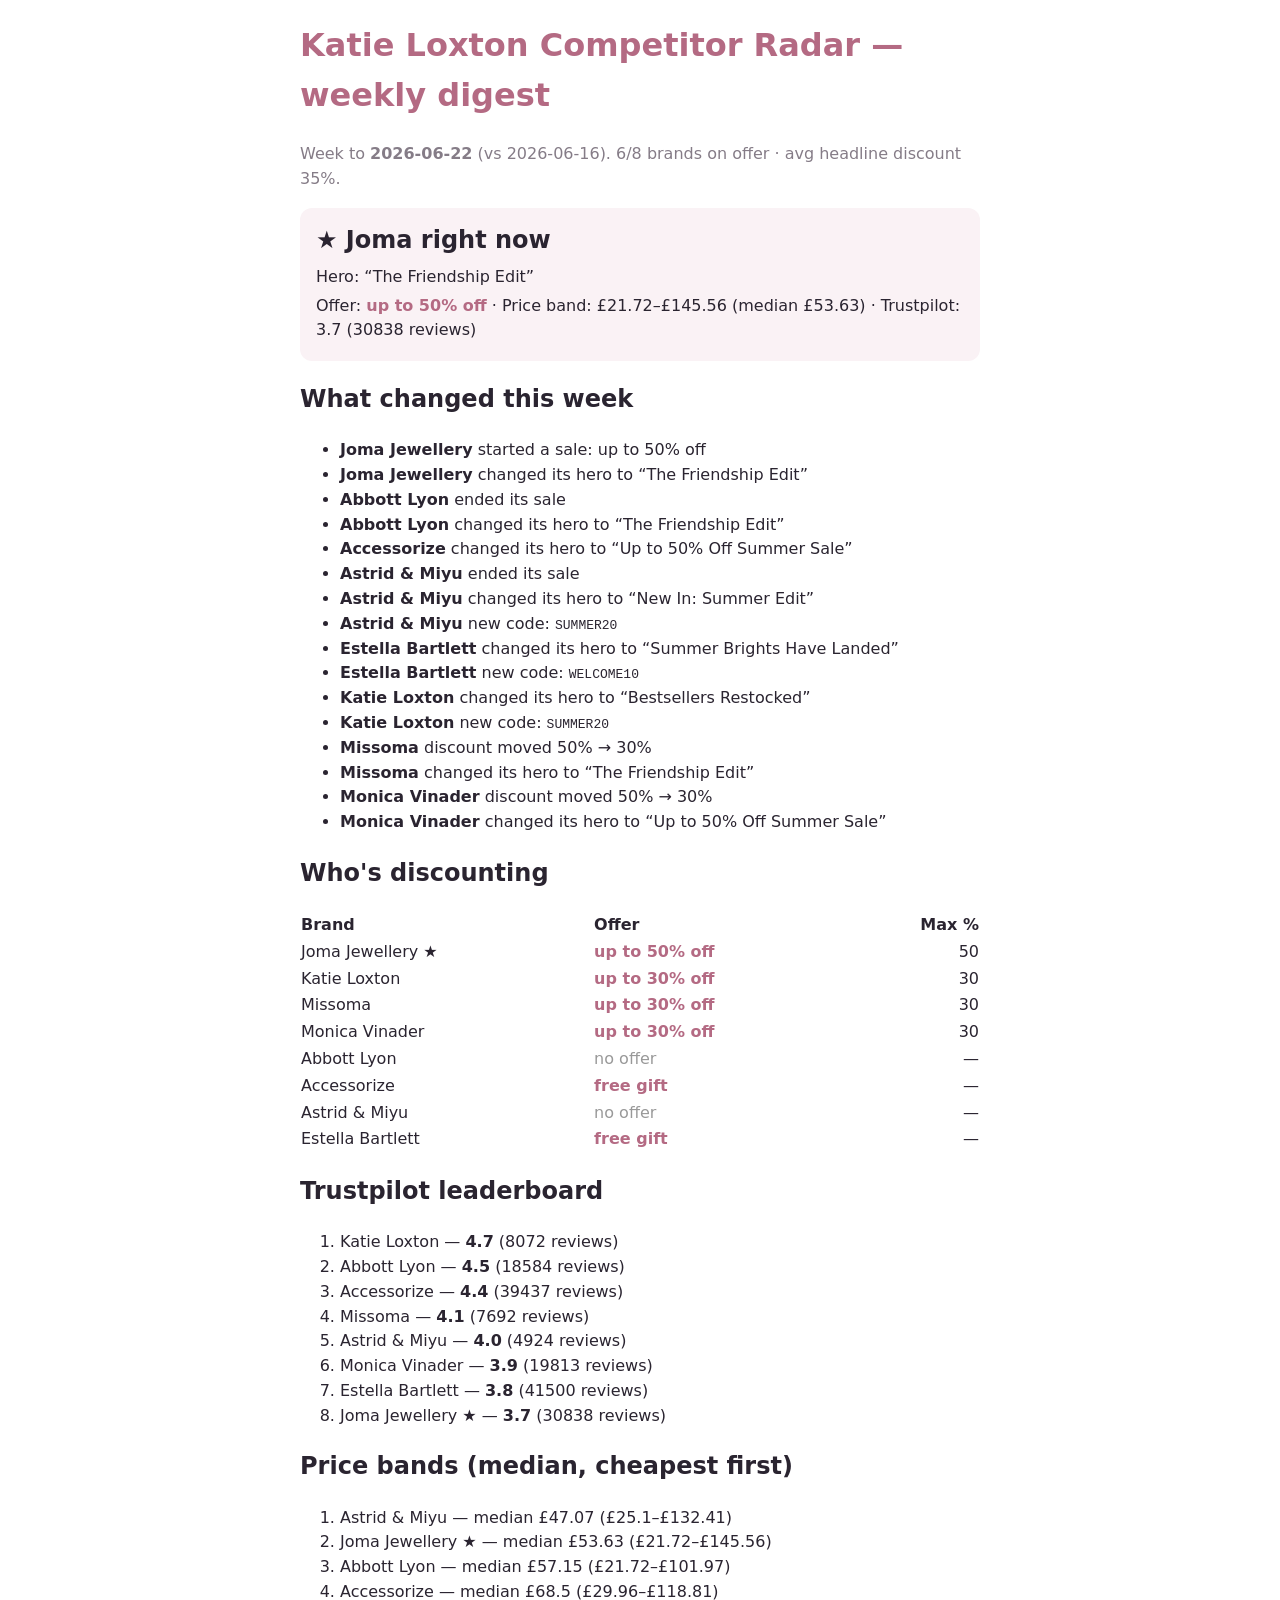
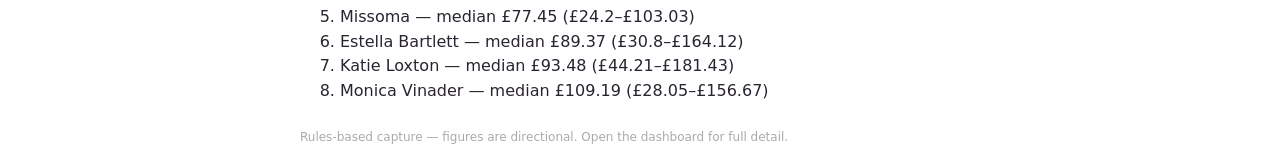
==== docs/digest.html @ 7d876c5b "Seed Katie Loxton Competitor Radar (rebrand from Joma) Import the competitor-radar codebase and rebr" ====
<!doctype html><html lang='en-GB'><head><meta charset='utf-8'><meta name='viewport' content='width=device-width, initial-scale=1'><title>Weekly digest — Katie Loxton Competitor Radar</title></head><body><div style="font-family:system-ui,Arial,sans-serif;color:#2a2430;max-width:680px;margin:auto;line-height:1.55"><h1 style="color:#b46a83">Katie Loxton Competitor Radar — weekly digest</h1><p style="color:#857c87">Week to <b>2026-06-22</b> (vs 2026-06-16). 6/8 brands on offer · avg headline discount 35%.</p><div style="background:#faf2f5;border-radius:12px;padding:14px 16px;margin:14px 0"><h2 style="margin:0 0 6px">★ Joma right now</h2><p style="margin:4px 0">Hero: “The Friendship Edit”</p><p style="margin:4px 0">Offer: <span style="color:#b46a83;font-weight:600">up to 50% off</span> · Price band: £21.72–£145.56 (median £53.63) · Trustpilot: 3.7 (30838 reviews)</p></div><h2>What changed this week</h2><ul><li><b>Joma Jewellery</b> started a sale: up to 50% off</li><li><b>Joma Jewellery</b> changed its hero to “The Friendship Edit”</li><li><b>Abbott Lyon</b> ended its sale</li><li><b>Abbott Lyon</b> changed its hero to “The Friendship Edit”</li><li><b>Accessorize</b> changed its hero to “Up to 50% Off Summer Sale”</li><li><b>Astrid &amp; Miyu</b> ended its sale</li><li><b>Astrid &amp; Miyu</b> changed its hero to “New In: Summer Edit”</li><li><b>Astrid &amp; Miyu</b> new code: <code>SUMMER20</code></li><li><b>Estella Bartlett</b> changed its hero to “Summer Brights Have Landed”</li><li><b>Estella Bartlett</b> new code: <code>WELCOME10</code></li><li><b>Katie Loxton</b> changed its hero to “Bestsellers Restocked”</li><li><b>Katie Loxton</b> new code: <code>SUMMER20</code></li><li><b>Missoma</b> discount moved 50% → 30%</li><li><b>Missoma</b> changed its hero to “The Friendship Edit”</li><li><b>Monica Vinader</b> discount moved 50% → 30%</li><li><b>Monica Vinader</b> changed its hero to “Up to 50% Off Summer Sale”</li></ul><h2>Who's discounting</h2><table style='border-collapse:collapse;width:100%'><tr><th scope='col' align=left>Brand</th><th scope='col' align=left>Offer</th><th scope='col' align=right>Max %</th></tr><tr><td>Joma Jewellery ★</td><td><span style="color:#b46a83;font-weight:600">up to 50% off</span></td><td align=right>50</td></tr><tr><td>Katie Loxton</td><td><span style="color:#b46a83;font-weight:600">up to 30% off</span></td><td align=right>30</td></tr><tr><td>Missoma</td><td><span style="color:#b46a83;font-weight:600">up to 30% off</span></td><td align=right>30</td></tr><tr><td>Monica Vinader</td><td><span style="color:#b46a83;font-weight:600">up to 30% off</span></td><td align=right>30</td></tr><tr><td>Abbott Lyon</td><td><span style="color:#999">no offer</span></td><td align=right>—</td></tr><tr><td>Accessorize</td><td><span style="color:#b46a83;font-weight:600">free gift</span></td><td align=right>—</td></tr><tr><td>Astrid &amp; Miyu</td><td><span style="color:#999">no offer</span></td><td align=right>—</td></tr><tr><td>Estella Bartlett</td><td><span style="color:#b46a83;font-weight:600">free gift</span></td><td align=right>—</td></tr></table><h2>Trustpilot leaderboard</h2><ol><li>Katie Loxton — <b>4.7</b> (8072 reviews)</li><li>Abbott Lyon — <b>4.5</b> (18584 reviews)</li><li>Accessorize — <b>4.4</b> (39437 reviews)</li><li>Missoma — <b>4.1</b> (7692 reviews)</li><li>Astrid &amp; Miyu — <b>4.0</b> (4924 reviews)</li><li>Monica Vinader — <b>3.9</b> (19813 reviews)</li><li>Estella Bartlett — <b>3.8</b> (41500 reviews)</li><li>Joma Jewellery ★ — <b>3.7</b> (30838 reviews)</li></ol><h2>Price bands (median, cheapest first)</h2><ol><li>Astrid &amp; Miyu — median £47.07 (£25.1–£132.41)</li><li>Joma Jewellery ★ — median £53.63 (£21.72–£145.56)</li><li>Abbott Lyon — median £57.15 (£21.72–£101.97)</li><li>Accessorize — median £68.5 (£29.96–£118.81)</li><li>Missoma — median £77.45 (£24.2–£103.03)</li><li>Estella Bartlett — median £89.37 (£30.8–£164.12)</li><li>Katie Loxton — median £93.48 (£44.21–£181.43)</li><li>Monica Vinader — median £109.19 (£28.05–£156.67)</li></ol><p style="color:#aaa;font-size:12px;margin-top:24px">Rules-based capture — figures are directional. Open the dashboard for full detail.</p></div></body></html>
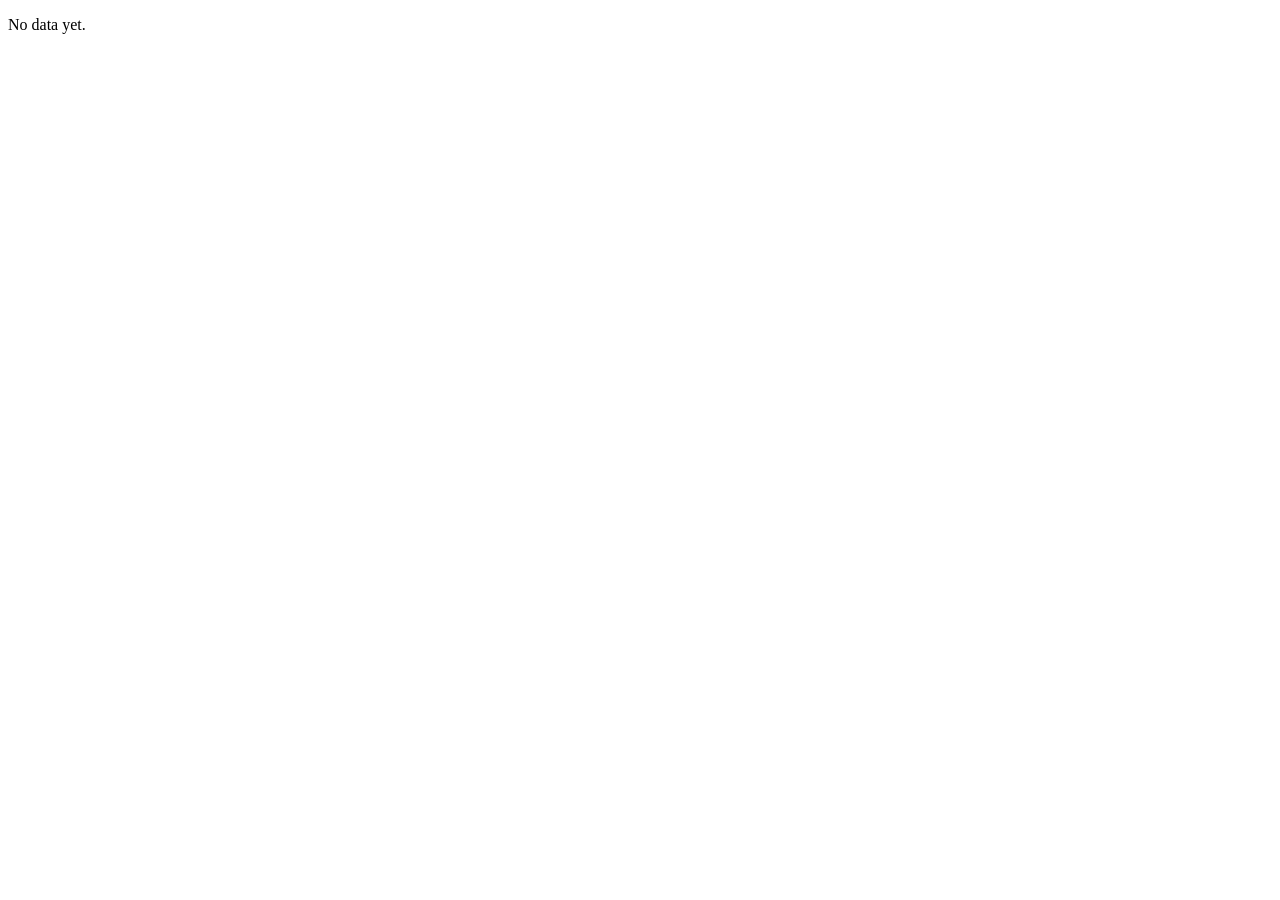
==== commit 92603740: "digest: weekly summary 2026-06-26" ====
--- a/docs/digest.html
+++ b/docs/digest.html
@@ -1 +1 @@
-<!doctype html><html lang='en-GB'><head><meta charset='utf-8'><meta name='viewport' content='width=device-width, initial-scale=1'><title>Weekly digest — Katie Loxton Competitor Radar</title></head><body><div style="font-family:system-ui,Arial,sans-serif;color:#2a2430;max-width:680px;margin:auto;line-height:1.55"><h1 style="color:#b46a83">Katie Loxton Competitor Radar — weekly digest</h1><p style="color:#857c87">Week to <b>2026-06-22</b> (vs 2026-06-16). 6/8 brands on offer · avg headline discount 35%.</p><div style="background:#faf2f5;border-radius:12px;padding:14px 16px;margin:14px 0"><h2 style="margin:0 0 6px">★ Joma right now</h2><p style="margin:4px 0">Hero: “The Friendship Edit”</p><p style="margin:4px 0">Offer: <span style="color:#b46a83;font-weight:600">up to 50% off</span> · Price band: £21.72–£145.56 (median £53.63) · Trustpilot: 3.7 (30838 reviews)</p></div><h2>What changed this week</h2><ul><li><b>Joma Jewellery</b> started a sale: up to 50% off</li><li><b>Joma Jewellery</b> changed its hero to “The Friendship Edit”</li><li><b>Abbott Lyon</b> ended its sale</li><li><b>Abbott Lyon</b> changed its hero to “The Friendship Edit”</li><li><b>Accessorize</b> changed its hero to “Up to 50% Off Summer Sale”</li><li><b>Astrid &amp; Miyu</b> ended its sale</li><li><b>Astrid &amp; Miyu</b> changed its hero to “New In: Summer Edit”</li><li><b>Astrid &amp; Miyu</b> new code: <code>SUMMER20</code></li><li><b>Estella Bartlett</b> changed its hero to “Summer Brights Have Landed”</li><li><b>Estella Bartlett</b> new code: <code>WELCOME10</code></li><li><b>Katie Loxton</b> changed its hero to “Bestsellers Restocked”</li><li><b>Katie Loxton</b> new code: <code>SUMMER20</code></li><li><b>Missoma</b> discount moved 50% → 30%</li><li><b>Missoma</b> changed its hero to “The Friendship Edit”</li><li><b>Monica Vinader</b> discount moved 50% → 30%</li><li><b>Monica Vinader</b> changed its hero to “Up to 50% Off Summer Sale”</li></ul><h2>Who's discounting</h2><table style='border-collapse:collapse;width:100%'><tr><th scope='col' align=left>Brand</th><th scope='col' align=left>Offer</th><th scope='col' align=right>Max %</th></tr><tr><td>Joma Jewellery ★</td><td><span style="color:#b46a83;font-weight:600">up to 50% off</span></td><td align=right>50</td></tr><tr><td>Katie Loxton</td><td><span style="color:#b46a83;font-weight:600">up to 30% off</span></td><td align=right>30</td></tr><tr><td>Missoma</td><td><span style="color:#b46a83;font-weight:600">up to 30% off</span></td><td align=right>30</td></tr><tr><td>Monica Vinader</td><td><span style="color:#b46a83;font-weight:600">up to 30% off</span></td><td align=right>30</td></tr><tr><td>Abbott Lyon</td><td><span style="color:#999">no offer</span></td><td align=right>—</td></tr><tr><td>Accessorize</td><td><span style="color:#b46a83;font-weight:600">free gift</span></td><td align=right>—</td></tr><tr><td>Astrid &amp; Miyu</td><td><span style="color:#999">no offer</span></td><td align=right>—</td></tr><tr><td>Estella Bartlett</td><td><span style="color:#b46a83;font-weight:600">free gift</span></td><td align=right>—</td></tr></table><h2>Trustpilot leaderboard</h2><ol><li>Katie Loxton — <b>4.7</b> (8072 reviews)</li><li>Abbott Lyon — <b>4.5</b> (18584 reviews)</li><li>Accessorize — <b>4.4</b> (39437 reviews)</li><li>Missoma — <b>4.1</b> (7692 reviews)</li><li>Astrid &amp; Miyu — <b>4.0</b> (4924 reviews)</li><li>Monica Vinader — <b>3.9</b> (19813 reviews)</li><li>Estella Bartlett — <b>3.8</b> (41500 reviews)</li><li>Joma Jewellery ★ — <b>3.7</b> (30838 reviews)</li></ol><h2>Price bands (median, cheapest first)</h2><ol><li>Astrid &amp; Miyu — median £47.07 (£25.1–£132.41)</li><li>Joma Jewellery ★ — median £53.63 (£21.72–£145.56)</li><li>Abbott Lyon — median £57.15 (£21.72–£101.97)</li><li>Accessorize — median £68.5 (£29.96–£118.81)</li><li>Missoma — median £77.45 (£24.2–£103.03)</li><li>Estella Bartlett — median £89.37 (£30.8–£164.12)</li><li>Katie Loxton — median £93.48 (£44.21–£181.43)</li><li>Monica Vinader — median £109.19 (£28.05–£156.67)</li></ol><p style="color:#aaa;font-size:12px;margin-top:24px">Rules-based capture — figures are directional. Open the dashboard for full detail.</p></div></body></html>+<!doctype html><html lang='en-GB'><head><meta charset='utf-8'><meta name='viewport' content='width=device-width, initial-scale=1'><title>Weekly digest — Katie Loxton Competitor Radar</title></head><body><p>No data yet.</p></body></html>
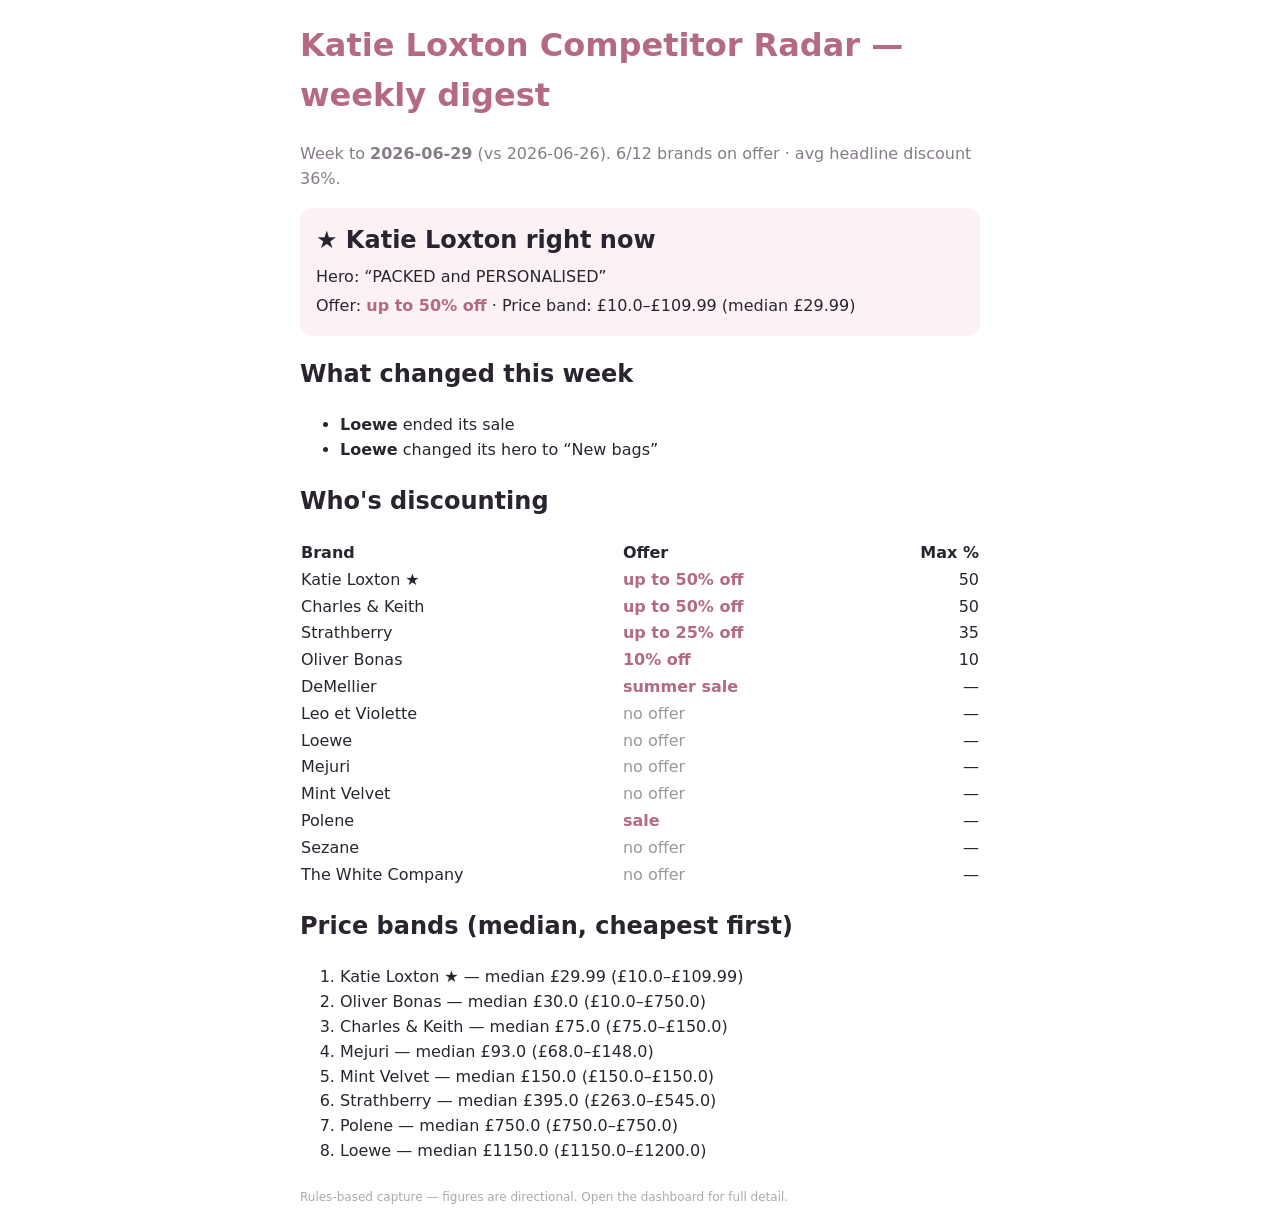
==== commit 295cd389: "digest: weekly summary 2026-06-29" ====
--- a/docs/digest.html
+++ b/docs/digest.html
@@ -1 +1,3 @@
-<!doctype html><html lang='en-GB'><head><meta charset='utf-8'><meta name='viewport' content='width=device-width, initial-scale=1'><title>Weekly digest — Katie Loxton Competitor Radar</title></head><body><p>No data yet.</p></body></html>+<!doctype html><html lang='en-GB'><head><meta charset='utf-8'><meta name='viewport' content='width=device-width, initial-scale=1'><title>Weekly digest — Katie Loxton Competitor Radar</title></head><body><div style="font-family:system-ui,Arial,sans-serif;color:#2a2430;max-width:680px;margin:auto;line-height:1.55"><h1 style="color:#b46a83">Katie Loxton Competitor Radar — weekly digest</h1><p style="color:#857c87">Week to <b>2026-06-29</b> (vs 2026-06-26). 6/12 brands on offer · avg headline discount 36%.</p><div style="background:#faf2f5;border-radius:12px;padding:14px 16px;margin:14px 0"><h2 style="margin:0 0 6px">★ Katie Loxton right now</h2><p style="margin:4px 0">Hero: “PACKED and
+
+PERSONALISED”</p><p style="margin:4px 0">Offer: <span style="color:#b46a83;font-weight:600">up to 50% off</span> · Price band: £10.0–£109.99 (median £29.99)</p></div><h2>What changed this week</h2><ul><li><b>Loewe</b> ended its sale</li><li><b>Loewe</b> changed its hero to “New bags”</li></ul><h2>Who's discounting</h2><table style='border-collapse:collapse;width:100%'><tr><th scope='col' align=left>Brand</th><th scope='col' align=left>Offer</th><th scope='col' align=right>Max %</th></tr><tr><td>Katie Loxton ★</td><td><span style="color:#b46a83;font-weight:600">up to 50% off</span></td><td align=right>50</td></tr><tr><td>Charles &amp; Keith</td><td><span style="color:#b46a83;font-weight:600">up to 50% off</span></td><td align=right>50</td></tr><tr><td>Strathberry</td><td><span style="color:#b46a83;font-weight:600">up to 25% off</span></td><td align=right>35</td></tr><tr><td>Oliver Bonas</td><td><span style="color:#b46a83;font-weight:600">10% off</span></td><td align=right>10</td></tr><tr><td>DeMellier</td><td><span style="color:#b46a83;font-weight:600">summer sale</span></td><td align=right>—</td></tr><tr><td>Leo et Violette</td><td><span style="color:#999">no offer</span></td><td align=right>—</td></tr><tr><td>Loewe</td><td><span style="color:#999">no offer</span></td><td align=right>—</td></tr><tr><td>Mejuri</td><td><span style="color:#999">no offer</span></td><td align=right>—</td></tr><tr><td>Mint Velvet</td><td><span style="color:#999">no offer</span></td><td align=right>—</td></tr><tr><td>Polene</td><td><span style="color:#b46a83;font-weight:600">sale</span></td><td align=right>—</td></tr><tr><td>Sezane</td><td><span style="color:#999">no offer</span></td><td align=right>—</td></tr><tr><td>The White Company</td><td><span style="color:#999">no offer</span></td><td align=right>—</td></tr></table><h2>Price bands (median, cheapest first)</h2><ol><li>Katie Loxton ★ — median £29.99 (£10.0–£109.99)</li><li>Oliver Bonas — median £30.0 (£10.0–£750.0)</li><li>Charles &amp; Keith — median £75.0 (£75.0–£150.0)</li><li>Mejuri — median £93.0 (£68.0–£148.0)</li><li>Mint Velvet — median £150.0 (£150.0–£150.0)</li><li>Strathberry — median £395.0 (£263.0–£545.0)</li><li>Polene — median £750.0 (£750.0–£750.0)</li><li>Loewe — median £1150.0 (£1150.0–£1200.0)</li></ol><p style="color:#aaa;font-size:12px;margin-top:24px">Rules-based capture — figures are directional. Open the dashboard for full detail.</p></div></body></html>
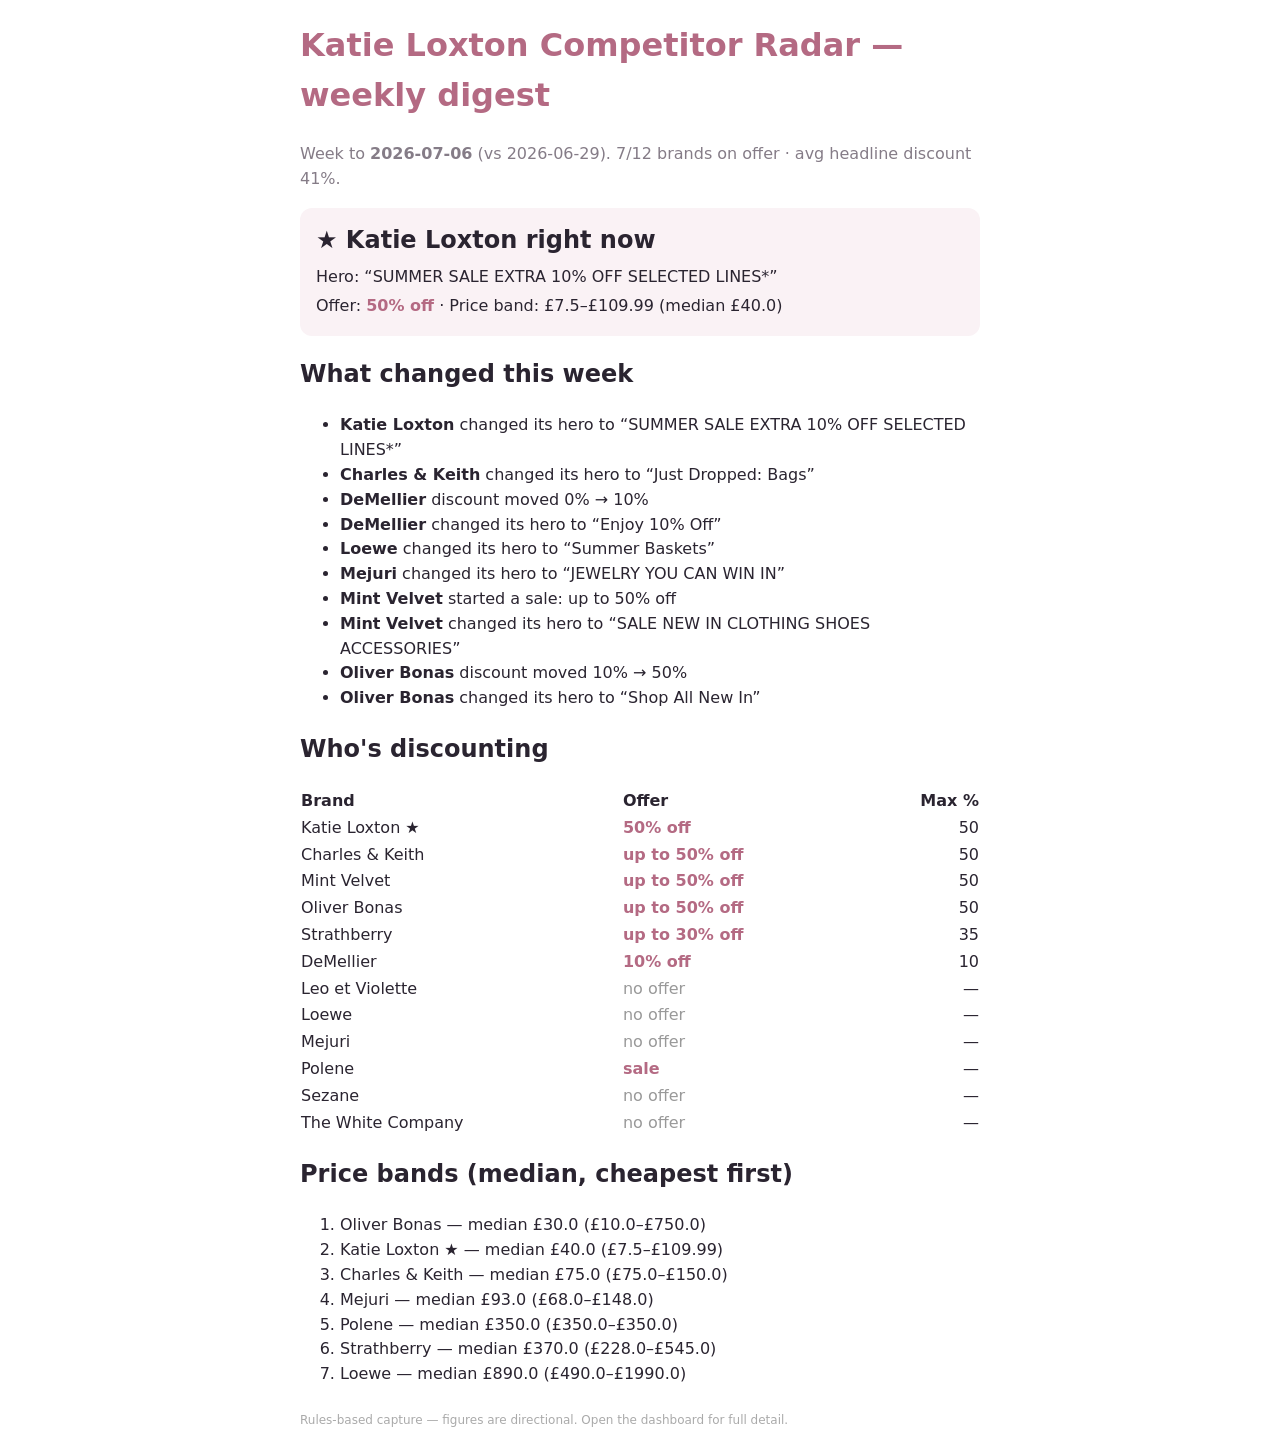
==== commit fefe3369: "digest: weekly summary 2026-07-06" ====
--- a/docs/digest.html
+++ b/docs/digest.html
@@ -1,3 +1,5 @@
-<!doctype html><html lang='en-GB'><head><meta charset='utf-8'><meta name='viewport' content='width=device-width, initial-scale=1'><title>Weekly digest — Katie Loxton Competitor Radar</title></head><body><div style="font-family:system-ui,Arial,sans-serif;color:#2a2430;max-width:680px;margin:auto;line-height:1.55"><h1 style="color:#b46a83">Katie Loxton Competitor Radar — weekly digest</h1><p style="color:#857c87">Week to <b>2026-06-29</b> (vs 2026-06-26). 6/12 brands on offer · avg headline discount 36%.</p><div style="background:#faf2f5;border-radius:12px;padding:14px 16px;margin:14px 0"><h2 style="margin:0 0 6px">★ Katie Loxton right now</h2><p style="margin:4px 0">Hero: “PACKED and
-
-PERSONALISED”</p><p style="margin:4px 0">Offer: <span style="color:#b46a83;font-weight:600">up to 50% off</span> · Price band: £10.0–£109.99 (median £29.99)</p></div><h2>What changed this week</h2><ul><li><b>Loewe</b> ended its sale</li><li><b>Loewe</b> changed its hero to “New bags”</li></ul><h2>Who's discounting</h2><table style='border-collapse:collapse;width:100%'><tr><th scope='col' align=left>Brand</th><th scope='col' align=left>Offer</th><th scope='col' align=right>Max %</th></tr><tr><td>Katie Loxton ★</td><td><span style="color:#b46a83;font-weight:600">up to 50% off</span></td><td align=right>50</td></tr><tr><td>Charles &amp; Keith</td><td><span style="color:#b46a83;font-weight:600">up to 50% off</span></td><td align=right>50</td></tr><tr><td>Strathberry</td><td><span style="color:#b46a83;font-weight:600">up to 25% off</span></td><td align=right>35</td></tr><tr><td>Oliver Bonas</td><td><span style="color:#b46a83;font-weight:600">10% off</span></td><td align=right>10</td></tr><tr><td>DeMellier</td><td><span style="color:#b46a83;font-weight:600">summer sale</span></td><td align=right>—</td></tr><tr><td>Leo et Violette</td><td><span style="color:#999">no offer</span></td><td align=right>—</td></tr><tr><td>Loewe</td><td><span style="color:#999">no offer</span></td><td align=right>—</td></tr><tr><td>Mejuri</td><td><span style="color:#999">no offer</span></td><td align=right>—</td></tr><tr><td>Mint Velvet</td><td><span style="color:#999">no offer</span></td><td align=right>—</td></tr><tr><td>Polene</td><td><span style="color:#b46a83;font-weight:600">sale</span></td><td align=right>—</td></tr><tr><td>Sezane</td><td><span style="color:#999">no offer</span></td><td align=right>—</td></tr><tr><td>The White Company</td><td><span style="color:#999">no offer</span></td><td align=right>—</td></tr></table><h2>Price bands (median, cheapest first)</h2><ol><li>Katie Loxton ★ — median £29.99 (£10.0–£109.99)</li><li>Oliver Bonas — median £30.0 (£10.0–£750.0)</li><li>Charles &amp; Keith — median £75.0 (£75.0–£150.0)</li><li>Mejuri — median £93.0 (£68.0–£148.0)</li><li>Mint Velvet — median £150.0 (£150.0–£150.0)</li><li>Strathberry — median £395.0 (£263.0–£545.0)</li><li>Polene — median £750.0 (£750.0–£750.0)</li><li>Loewe — median £1150.0 (£1150.0–£1200.0)</li></ol><p style="color:#aaa;font-size:12px;margin-top:24px">Rules-based capture — figures are directional. Open the dashboard for full detail.</p></div></body></html>+<!doctype html><html lang='en-GB'><head><meta charset='utf-8'><meta name='viewport' content='width=device-width, initial-scale=1'><title>Weekly digest — Katie Loxton Competitor Radar</title></head><body><div style="font-family:system-ui,Arial,sans-serif;color:#2a2430;max-width:680px;margin:auto;line-height:1.55"><h1 style="color:#b46a83">Katie Loxton Competitor Radar — weekly digest</h1><p style="color:#857c87">Week to <b>2026-07-06</b> (vs 2026-06-29). 7/12 brands on offer · avg headline discount 41%.</p><div style="background:#faf2f5;border-radius:12px;padding:14px 16px;margin:14px 0"><h2 style="margin:0 0 6px">★ Katie Loxton right now</h2><p style="margin:4px 0">Hero: “SUMMER SALE EXTRA 10% OFF SELECTED LINES*”</p><p style="margin:4px 0">Offer: <span style="color:#b46a83;font-weight:600">50% off</span> · Price band: £7.5–£109.99 (median £40.0)</p></div><h2>What changed this week</h2><ul><li><b>Katie Loxton</b> changed its hero to “SUMMER SALE EXTRA 10% OFF SELECTED LINES*”</li><li><b>Charles &amp; Keith</b> changed its hero to “Just Dropped: Bags”</li><li><b>DeMellier</b> discount moved 0% → 10%</li><li><b>DeMellier</b> changed its hero to “Enjoy 10% Off”</li><li><b>Loewe</b> changed its hero to “Summer Baskets”</li><li><b>Mejuri</b> changed its hero to “JEWELRY YOU CAN WIN IN”</li><li><b>Mint Velvet</b> started a sale: up to 50% off</li><li><b>Mint Velvet</b> changed its hero to “SALE
+NEW IN
+CLOTHING
+SHOES
+ACCESSORIES”</li><li><b>Oliver Bonas</b> discount moved 10% → 50%</li><li><b>Oliver Bonas</b> changed its hero to “Shop All New In”</li></ul><h2>Who's discounting</h2><table style='border-collapse:collapse;width:100%'><tr><th scope='col' align=left>Brand</th><th scope='col' align=left>Offer</th><th scope='col' align=right>Max %</th></tr><tr><td>Katie Loxton ★</td><td><span style="color:#b46a83;font-weight:600">50% off</span></td><td align=right>50</td></tr><tr><td>Charles &amp; Keith</td><td><span style="color:#b46a83;font-weight:600">up to 50% off</span></td><td align=right>50</td></tr><tr><td>Mint Velvet</td><td><span style="color:#b46a83;font-weight:600">up to 50% off</span></td><td align=right>50</td></tr><tr><td>Oliver Bonas</td><td><span style="color:#b46a83;font-weight:600">up to 50% off</span></td><td align=right>50</td></tr><tr><td>Strathberry</td><td><span style="color:#b46a83;font-weight:600">up to 30% off</span></td><td align=right>35</td></tr><tr><td>DeMellier</td><td><span style="color:#b46a83;font-weight:600">10% off</span></td><td align=right>10</td></tr><tr><td>Leo et Violette</td><td><span style="color:#999">no offer</span></td><td align=right>—</td></tr><tr><td>Loewe</td><td><span style="color:#999">no offer</span></td><td align=right>—</td></tr><tr><td>Mejuri</td><td><span style="color:#999">no offer</span></td><td align=right>—</td></tr><tr><td>Polene</td><td><span style="color:#b46a83;font-weight:600">sale</span></td><td align=right>—</td></tr><tr><td>Sezane</td><td><span style="color:#999">no offer</span></td><td align=right>—</td></tr><tr><td>The White Company</td><td><span style="color:#999">no offer</span></td><td align=right>—</td></tr></table><h2>Price bands (median, cheapest first)</h2><ol><li>Oliver Bonas — median £30.0 (£10.0–£750.0)</li><li>Katie Loxton ★ — median £40.0 (£7.5–£109.99)</li><li>Charles &amp; Keith — median £75.0 (£75.0–£150.0)</li><li>Mejuri — median £93.0 (£68.0–£148.0)</li><li>Polene — median £350.0 (£350.0–£350.0)</li><li>Strathberry — median £370.0 (£228.0–£545.0)</li><li>Loewe — median £890.0 (£490.0–£1990.0)</li></ol><p style="color:#aaa;font-size:12px;margin-top:24px">Rules-based capture — figures are directional. Open the dashboard for full detail.</p></div></body></html>
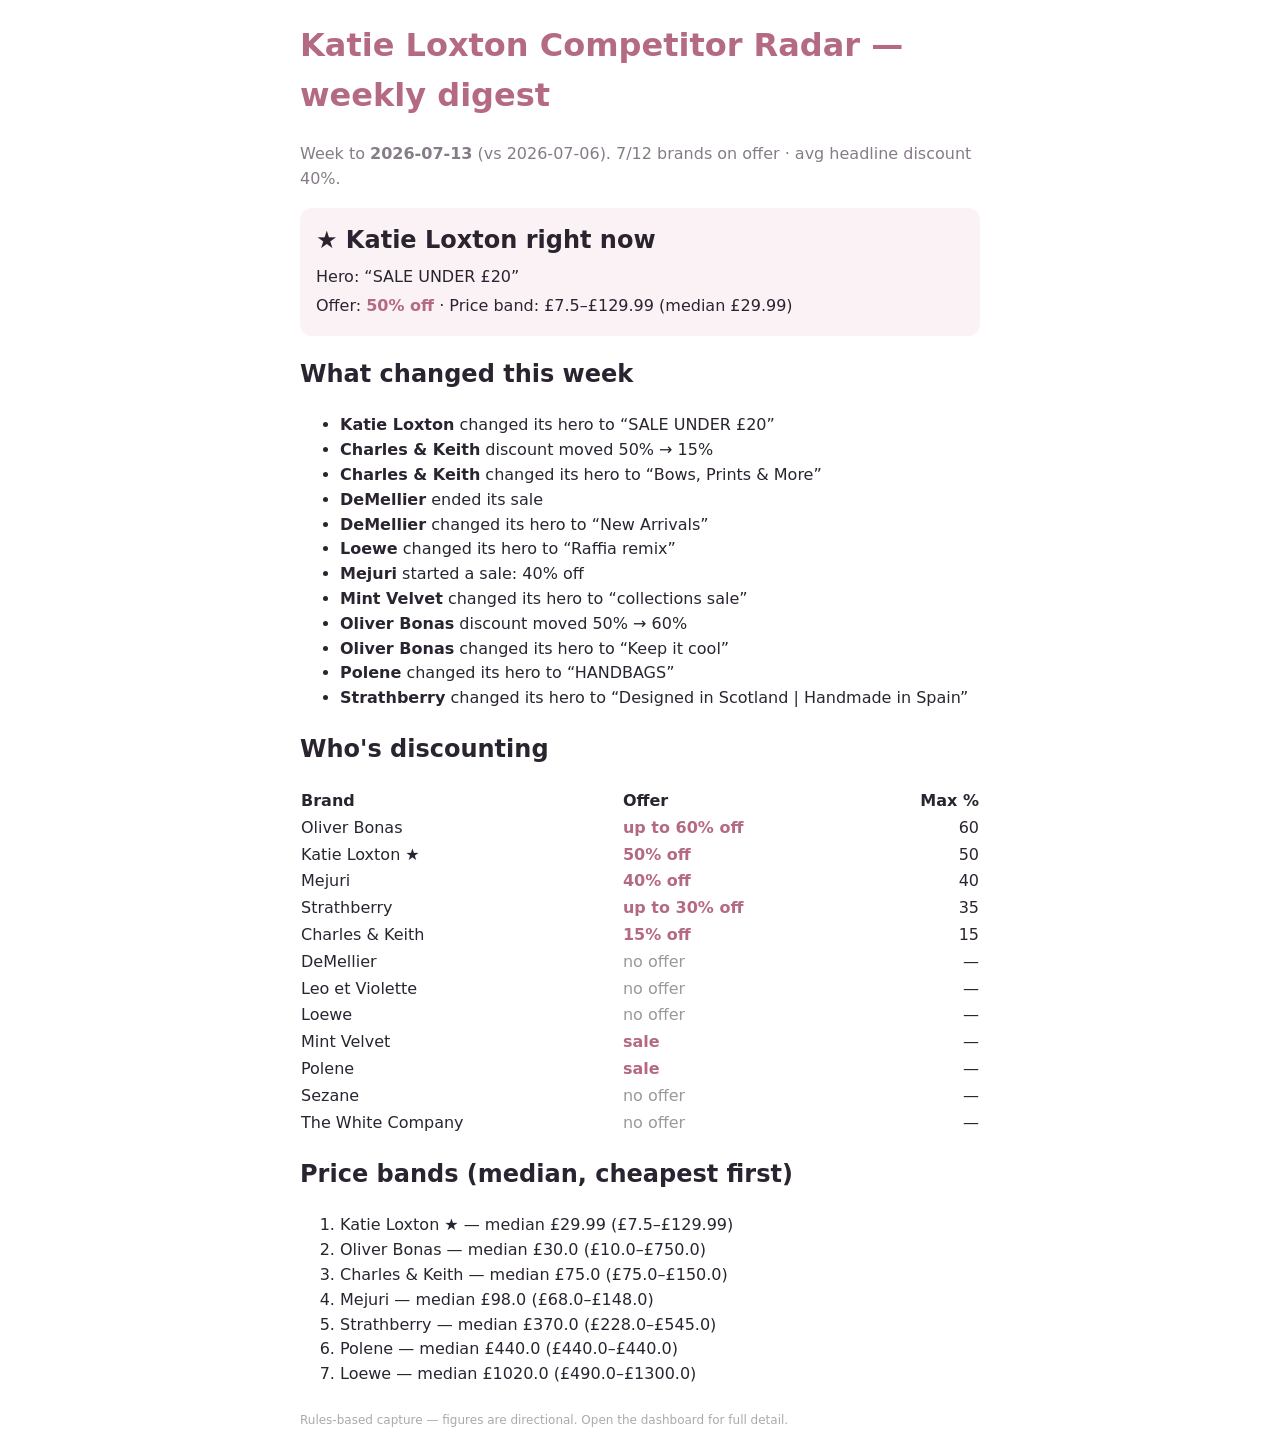
==== commit 5f8d70e5: "digest: weekly summary 2026-07-13" ====
--- a/docs/digest.html
+++ b/docs/digest.html
@@ -1,5 +1 @@
-<!doctype html><html lang='en-GB'><head><meta charset='utf-8'><meta name='viewport' content='width=device-width, initial-scale=1'><title>Weekly digest — Katie Loxton Competitor Radar</title></head><body><div style="font-family:system-ui,Arial,sans-serif;color:#2a2430;max-width:680px;margin:auto;line-height:1.55"><h1 style="color:#b46a83">Katie Loxton Competitor Radar — weekly digest</h1><p style="color:#857c87">Week to <b>2026-07-06</b> (vs 2026-06-29). 7/12 brands on offer · avg headline discount 41%.</p><div style="background:#faf2f5;border-radius:12px;padding:14px 16px;margin:14px 0"><h2 style="margin:0 0 6px">★ Katie Loxton right now</h2><p style="margin:4px 0">Hero: “SUMMER SALE EXTRA 10% OFF SELECTED LINES*”</p><p style="margin:4px 0">Offer: <span style="color:#b46a83;font-weight:600">50% off</span> · Price band: £7.5–£109.99 (median £40.0)</p></div><h2>What changed this week</h2><ul><li><b>Katie Loxton</b> changed its hero to “SUMMER SALE EXTRA 10% OFF SELECTED LINES*”</li><li><b>Charles &amp; Keith</b> changed its hero to “Just Dropped: Bags”</li><li><b>DeMellier</b> discount moved 0% → 10%</li><li><b>DeMellier</b> changed its hero to “Enjoy 10% Off”</li><li><b>Loewe</b> changed its hero to “Summer Baskets”</li><li><b>Mejuri</b> changed its hero to “JEWELRY YOU CAN WIN IN”</li><li><b>Mint Velvet</b> started a sale: up to 50% off</li><li><b>Mint Velvet</b> changed its hero to “SALE
-NEW IN
-CLOTHING
-SHOES
-ACCESSORIES”</li><li><b>Oliver Bonas</b> discount moved 10% → 50%</li><li><b>Oliver Bonas</b> changed its hero to “Shop All New In”</li></ul><h2>Who's discounting</h2><table style='border-collapse:collapse;width:100%'><tr><th scope='col' align=left>Brand</th><th scope='col' align=left>Offer</th><th scope='col' align=right>Max %</th></tr><tr><td>Katie Loxton ★</td><td><span style="color:#b46a83;font-weight:600">50% off</span></td><td align=right>50</td></tr><tr><td>Charles &amp; Keith</td><td><span style="color:#b46a83;font-weight:600">up to 50% off</span></td><td align=right>50</td></tr><tr><td>Mint Velvet</td><td><span style="color:#b46a83;font-weight:600">up to 50% off</span></td><td align=right>50</td></tr><tr><td>Oliver Bonas</td><td><span style="color:#b46a83;font-weight:600">up to 50% off</span></td><td align=right>50</td></tr><tr><td>Strathberry</td><td><span style="color:#b46a83;font-weight:600">up to 30% off</span></td><td align=right>35</td></tr><tr><td>DeMellier</td><td><span style="color:#b46a83;font-weight:600">10% off</span></td><td align=right>10</td></tr><tr><td>Leo et Violette</td><td><span style="color:#999">no offer</span></td><td align=right>—</td></tr><tr><td>Loewe</td><td><span style="color:#999">no offer</span></td><td align=right>—</td></tr><tr><td>Mejuri</td><td><span style="color:#999">no offer</span></td><td align=right>—</td></tr><tr><td>Polene</td><td><span style="color:#b46a83;font-weight:600">sale</span></td><td align=right>—</td></tr><tr><td>Sezane</td><td><span style="color:#999">no offer</span></td><td align=right>—</td></tr><tr><td>The White Company</td><td><span style="color:#999">no offer</span></td><td align=right>—</td></tr></table><h2>Price bands (median, cheapest first)</h2><ol><li>Oliver Bonas — median £30.0 (£10.0–£750.0)</li><li>Katie Loxton ★ — median £40.0 (£7.5–£109.99)</li><li>Charles &amp; Keith — median £75.0 (£75.0–£150.0)</li><li>Mejuri — median £93.0 (£68.0–£148.0)</li><li>Polene — median £350.0 (£350.0–£350.0)</li><li>Strathberry — median £370.0 (£228.0–£545.0)</li><li>Loewe — median £890.0 (£490.0–£1990.0)</li></ol><p style="color:#aaa;font-size:12px;margin-top:24px">Rules-based capture — figures are directional. Open the dashboard for full detail.</p></div></body></html>+<!doctype html><html lang='en-GB'><head><meta charset='utf-8'><meta name='viewport' content='width=device-width, initial-scale=1'><title>Weekly digest — Katie Loxton Competitor Radar</title></head><body><div style="font-family:system-ui,Arial,sans-serif;color:#2a2430;max-width:680px;margin:auto;line-height:1.55"><h1 style="color:#b46a83">Katie Loxton Competitor Radar — weekly digest</h1><p style="color:#857c87">Week to <b>2026-07-13</b> (vs 2026-07-06). 7/12 brands on offer · avg headline discount 40%.</p><div style="background:#faf2f5;border-radius:12px;padding:14px 16px;margin:14px 0"><h2 style="margin:0 0 6px">★ Katie Loxton right now</h2><p style="margin:4px 0">Hero: “SALE UNDER £20”</p><p style="margin:4px 0">Offer: <span style="color:#b46a83;font-weight:600">50% off</span> · Price band: £7.5–£129.99 (median £29.99)</p></div><h2>What changed this week</h2><ul><li><b>Katie Loxton</b> changed its hero to “SALE UNDER £20”</li><li><b>Charles &amp; Keith</b> discount moved 50% → 15%</li><li><b>Charles &amp; Keith</b> changed its hero to “Bows, Prints &amp; More”</li><li><b>DeMellier</b> ended its sale</li><li><b>DeMellier</b> changed its hero to “New Arrivals”</li><li><b>Loewe</b> changed its hero to “Raffia remix”</li><li><b>Mejuri</b> started a sale: 40% off</li><li><b>Mint Velvet</b> changed its hero to “collections sale”</li><li><b>Oliver Bonas</b> discount moved 50% → 60%</li><li><b>Oliver Bonas</b> changed its hero to “Keep it cool”</li><li><b>Polene</b> changed its hero to “HANDBAGS”</li><li><b>Strathberry</b> changed its hero to “Designed in Scotland | Handmade in Spain”</li></ul><h2>Who's discounting</h2><table style='border-collapse:collapse;width:100%'><tr><th scope='col' align=left>Brand</th><th scope='col' align=left>Offer</th><th scope='col' align=right>Max %</th></tr><tr><td>Oliver Bonas</td><td><span style="color:#b46a83;font-weight:600">up to 60% off</span></td><td align=right>60</td></tr><tr><td>Katie Loxton ★</td><td><span style="color:#b46a83;font-weight:600">50% off</span></td><td align=right>50</td></tr><tr><td>Mejuri</td><td><span style="color:#b46a83;font-weight:600">40% off</span></td><td align=right>40</td></tr><tr><td>Strathberry</td><td><span style="color:#b46a83;font-weight:600">up to 30% off</span></td><td align=right>35</td></tr><tr><td>Charles &amp; Keith</td><td><span style="color:#b46a83;font-weight:600">15% off</span></td><td align=right>15</td></tr><tr><td>DeMellier</td><td><span style="color:#999">no offer</span></td><td align=right>—</td></tr><tr><td>Leo et Violette</td><td><span style="color:#999">no offer</span></td><td align=right>—</td></tr><tr><td>Loewe</td><td><span style="color:#999">no offer</span></td><td align=right>—</td></tr><tr><td>Mint Velvet</td><td><span style="color:#b46a83;font-weight:600">sale</span></td><td align=right>—</td></tr><tr><td>Polene</td><td><span style="color:#b46a83;font-weight:600">sale</span></td><td align=right>—</td></tr><tr><td>Sezane</td><td><span style="color:#999">no offer</span></td><td align=right>—</td></tr><tr><td>The White Company</td><td><span style="color:#999">no offer</span></td><td align=right>—</td></tr></table><h2>Price bands (median, cheapest first)</h2><ol><li>Katie Loxton ★ — median £29.99 (£7.5–£129.99)</li><li>Oliver Bonas — median £30.0 (£10.0–£750.0)</li><li>Charles &amp; Keith — median £75.0 (£75.0–£150.0)</li><li>Mejuri — median £98.0 (£68.0–£148.0)</li><li>Strathberry — median £370.0 (£228.0–£545.0)</li><li>Polene — median £440.0 (£440.0–£440.0)</li><li>Loewe — median £1020.0 (£490.0–£1300.0)</li></ol><p style="color:#aaa;font-size:12px;margin-top:24px">Rules-based capture — figures are directional. Open the dashboard for full detail.</p></div></body></html>
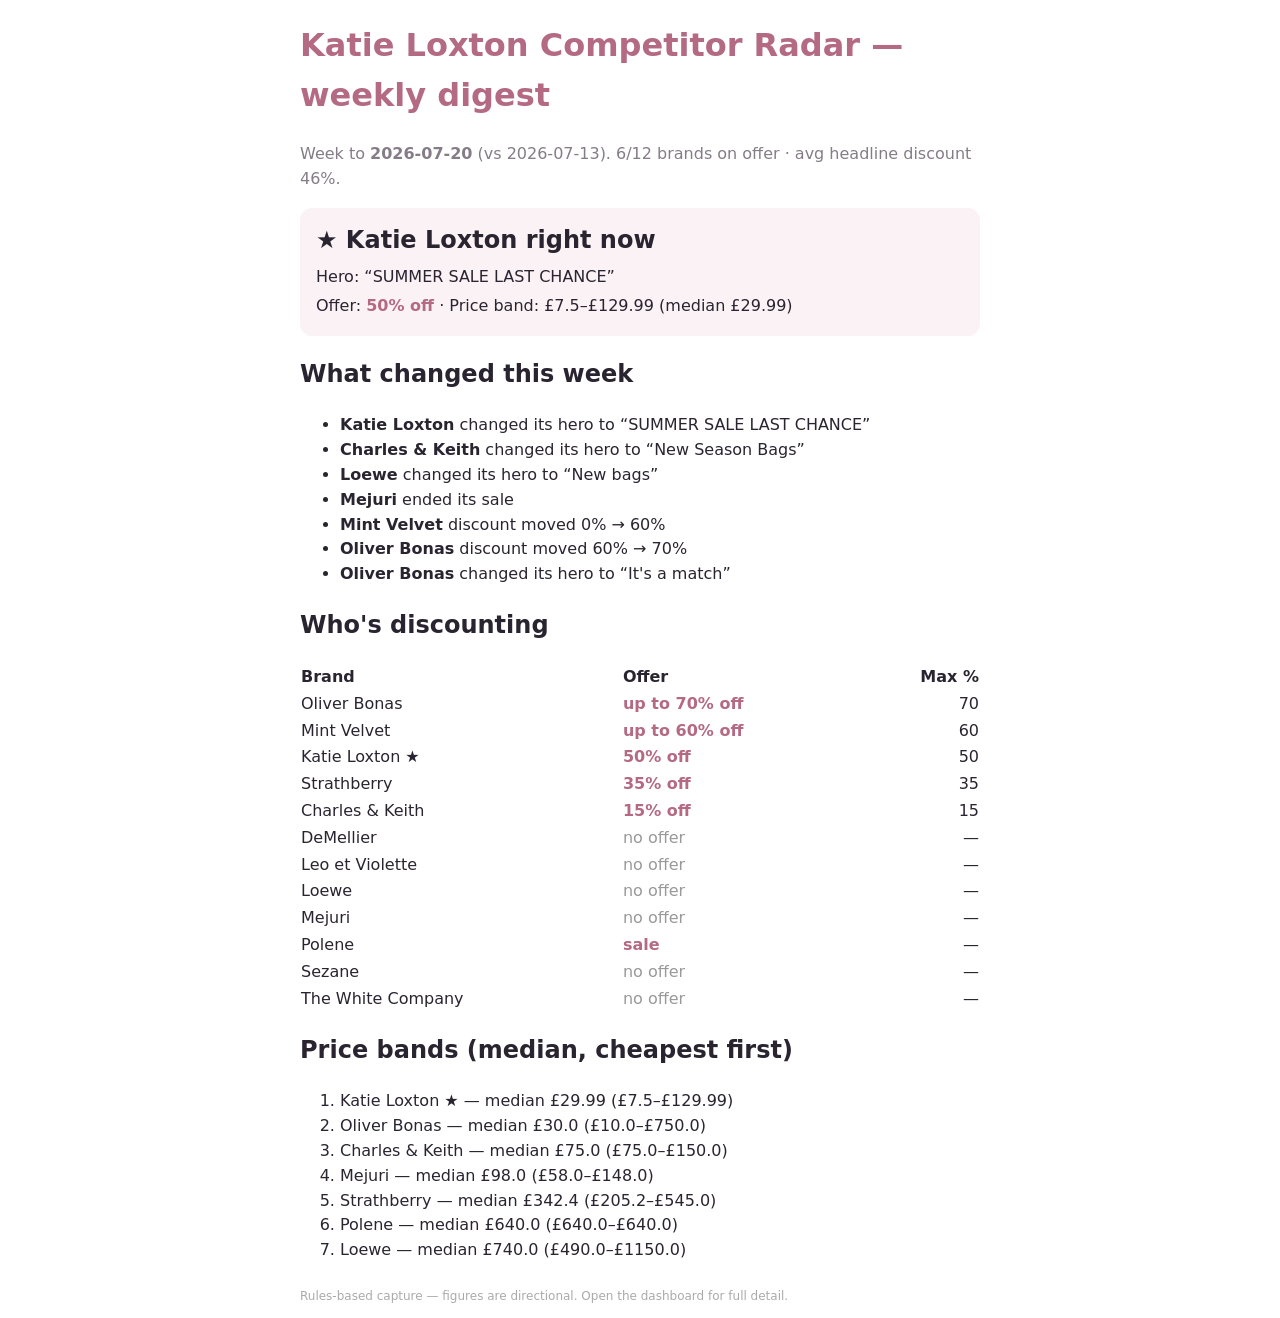
==== commit 06d00c9c: "digest: weekly summary 2026-07-20" ====
--- a/docs/digest.html
+++ b/docs/digest.html
@@ -1 +1 @@
-<!doctype html><html lang='en-GB'><head><meta charset='utf-8'><meta name='viewport' content='width=device-width, initial-scale=1'><title>Weekly digest — Katie Loxton Competitor Radar</title></head><body><div style="font-family:system-ui,Arial,sans-serif;color:#2a2430;max-width:680px;margin:auto;line-height:1.55"><h1 style="color:#b46a83">Katie Loxton Competitor Radar — weekly digest</h1><p style="color:#857c87">Week to <b>2026-07-13</b> (vs 2026-07-06). 7/12 brands on offer · avg headline discount 40%.</p><div style="background:#faf2f5;border-radius:12px;padding:14px 16px;margin:14px 0"><h2 style="margin:0 0 6px">★ Katie Loxton right now</h2><p style="margin:4px 0">Hero: “SALE UNDER £20”</p><p style="margin:4px 0">Offer: <span style="color:#b46a83;font-weight:600">50% off</span> · Price band: £7.5–£129.99 (median £29.99)</p></div><h2>What changed this week</h2><ul><li><b>Katie Loxton</b> changed its hero to “SALE UNDER £20”</li><li><b>Charles &amp; Keith</b> discount moved 50% → 15%</li><li><b>Charles &amp; Keith</b> changed its hero to “Bows, Prints &amp; More”</li><li><b>DeMellier</b> ended its sale</li><li><b>DeMellier</b> changed its hero to “New Arrivals”</li><li><b>Loewe</b> changed its hero to “Raffia remix”</li><li><b>Mejuri</b> started a sale: 40% off</li><li><b>Mint Velvet</b> changed its hero to “collections sale”</li><li><b>Oliver Bonas</b> discount moved 50% → 60%</li><li><b>Oliver Bonas</b> changed its hero to “Keep it cool”</li><li><b>Polene</b> changed its hero to “HANDBAGS”</li><li><b>Strathberry</b> changed its hero to “Designed in Scotland | Handmade in Spain”</li></ul><h2>Who's discounting</h2><table style='border-collapse:collapse;width:100%'><tr><th scope='col' align=left>Brand</th><th scope='col' align=left>Offer</th><th scope='col' align=right>Max %</th></tr><tr><td>Oliver Bonas</td><td><span style="color:#b46a83;font-weight:600">up to 60% off</span></td><td align=right>60</td></tr><tr><td>Katie Loxton ★</td><td><span style="color:#b46a83;font-weight:600">50% off</span></td><td align=right>50</td></tr><tr><td>Mejuri</td><td><span style="color:#b46a83;font-weight:600">40% off</span></td><td align=right>40</td></tr><tr><td>Strathberry</td><td><span style="color:#b46a83;font-weight:600">up to 30% off</span></td><td align=right>35</td></tr><tr><td>Charles &amp; Keith</td><td><span style="color:#b46a83;font-weight:600">15% off</span></td><td align=right>15</td></tr><tr><td>DeMellier</td><td><span style="color:#999">no offer</span></td><td align=right>—</td></tr><tr><td>Leo et Violette</td><td><span style="color:#999">no offer</span></td><td align=right>—</td></tr><tr><td>Loewe</td><td><span style="color:#999">no offer</span></td><td align=right>—</td></tr><tr><td>Mint Velvet</td><td><span style="color:#b46a83;font-weight:600">sale</span></td><td align=right>—</td></tr><tr><td>Polene</td><td><span style="color:#b46a83;font-weight:600">sale</span></td><td align=right>—</td></tr><tr><td>Sezane</td><td><span style="color:#999">no offer</span></td><td align=right>—</td></tr><tr><td>The White Company</td><td><span style="color:#999">no offer</span></td><td align=right>—</td></tr></table><h2>Price bands (median, cheapest first)</h2><ol><li>Katie Loxton ★ — median £29.99 (£7.5–£129.99)</li><li>Oliver Bonas — median £30.0 (£10.0–£750.0)</li><li>Charles &amp; Keith — median £75.0 (£75.0–£150.0)</li><li>Mejuri — median £98.0 (£68.0–£148.0)</li><li>Strathberry — median £370.0 (£228.0–£545.0)</li><li>Polene — median £440.0 (£440.0–£440.0)</li><li>Loewe — median £1020.0 (£490.0–£1300.0)</li></ol><p style="color:#aaa;font-size:12px;margin-top:24px">Rules-based capture — figures are directional. Open the dashboard for full detail.</p></div></body></html>+<!doctype html><html lang='en-GB'><head><meta charset='utf-8'><meta name='viewport' content='width=device-width, initial-scale=1'><title>Weekly digest — Katie Loxton Competitor Radar</title></head><body><div style="font-family:system-ui,Arial,sans-serif;color:#2a2430;max-width:680px;margin:auto;line-height:1.55"><h1 style="color:#b46a83">Katie Loxton Competitor Radar — weekly digest</h1><p style="color:#857c87">Week to <b>2026-07-20</b> (vs 2026-07-13). 6/12 brands on offer · avg headline discount 46%.</p><div style="background:#faf2f5;border-radius:12px;padding:14px 16px;margin:14px 0"><h2 style="margin:0 0 6px">★ Katie Loxton right now</h2><p style="margin:4px 0">Hero: “SUMMER SALE LAST CHANCE”</p><p style="margin:4px 0">Offer: <span style="color:#b46a83;font-weight:600">50% off</span> · Price band: £7.5–£129.99 (median £29.99)</p></div><h2>What changed this week</h2><ul><li><b>Katie Loxton</b> changed its hero to “SUMMER SALE LAST CHANCE”</li><li><b>Charles &amp; Keith</b> changed its hero to “New Season Bags”</li><li><b>Loewe</b> changed its hero to “New bags”</li><li><b>Mejuri</b> ended its sale</li><li><b>Mint Velvet</b> discount moved 0% → 60%</li><li><b>Oliver Bonas</b> discount moved 60% → 70%</li><li><b>Oliver Bonas</b> changed its hero to “It&#x27;s a match”</li></ul><h2>Who's discounting</h2><table style='border-collapse:collapse;width:100%'><tr><th scope='col' align=left>Brand</th><th scope='col' align=left>Offer</th><th scope='col' align=right>Max %</th></tr><tr><td>Oliver Bonas</td><td><span style="color:#b46a83;font-weight:600">up to 70% off</span></td><td align=right>70</td></tr><tr><td>Mint Velvet</td><td><span style="color:#b46a83;font-weight:600">up to 60% off</span></td><td align=right>60</td></tr><tr><td>Katie Loxton ★</td><td><span style="color:#b46a83;font-weight:600">50% off</span></td><td align=right>50</td></tr><tr><td>Strathberry</td><td><span style="color:#b46a83;font-weight:600">35% off</span></td><td align=right>35</td></tr><tr><td>Charles &amp; Keith</td><td><span style="color:#b46a83;font-weight:600">15% off</span></td><td align=right>15</td></tr><tr><td>DeMellier</td><td><span style="color:#999">no offer</span></td><td align=right>—</td></tr><tr><td>Leo et Violette</td><td><span style="color:#999">no offer</span></td><td align=right>—</td></tr><tr><td>Loewe</td><td><span style="color:#999">no offer</span></td><td align=right>—</td></tr><tr><td>Mejuri</td><td><span style="color:#999">no offer</span></td><td align=right>—</td></tr><tr><td>Polene</td><td><span style="color:#b46a83;font-weight:600">sale</span></td><td align=right>—</td></tr><tr><td>Sezane</td><td><span style="color:#999">no offer</span></td><td align=right>—</td></tr><tr><td>The White Company</td><td><span style="color:#999">no offer</span></td><td align=right>—</td></tr></table><h2>Price bands (median, cheapest first)</h2><ol><li>Katie Loxton ★ — median £29.99 (£7.5–£129.99)</li><li>Oliver Bonas — median £30.0 (£10.0–£750.0)</li><li>Charles &amp; Keith — median £75.0 (£75.0–£150.0)</li><li>Mejuri — median £98.0 (£58.0–£148.0)</li><li>Strathberry — median £342.4 (£205.2–£545.0)</li><li>Polene — median £640.0 (£640.0–£640.0)</li><li>Loewe — median £740.0 (£490.0–£1150.0)</li></ol><p style="color:#aaa;font-size:12px;margin-top:24px">Rules-based capture — figures are directional. Open the dashboard for full detail.</p></div></body></html>
